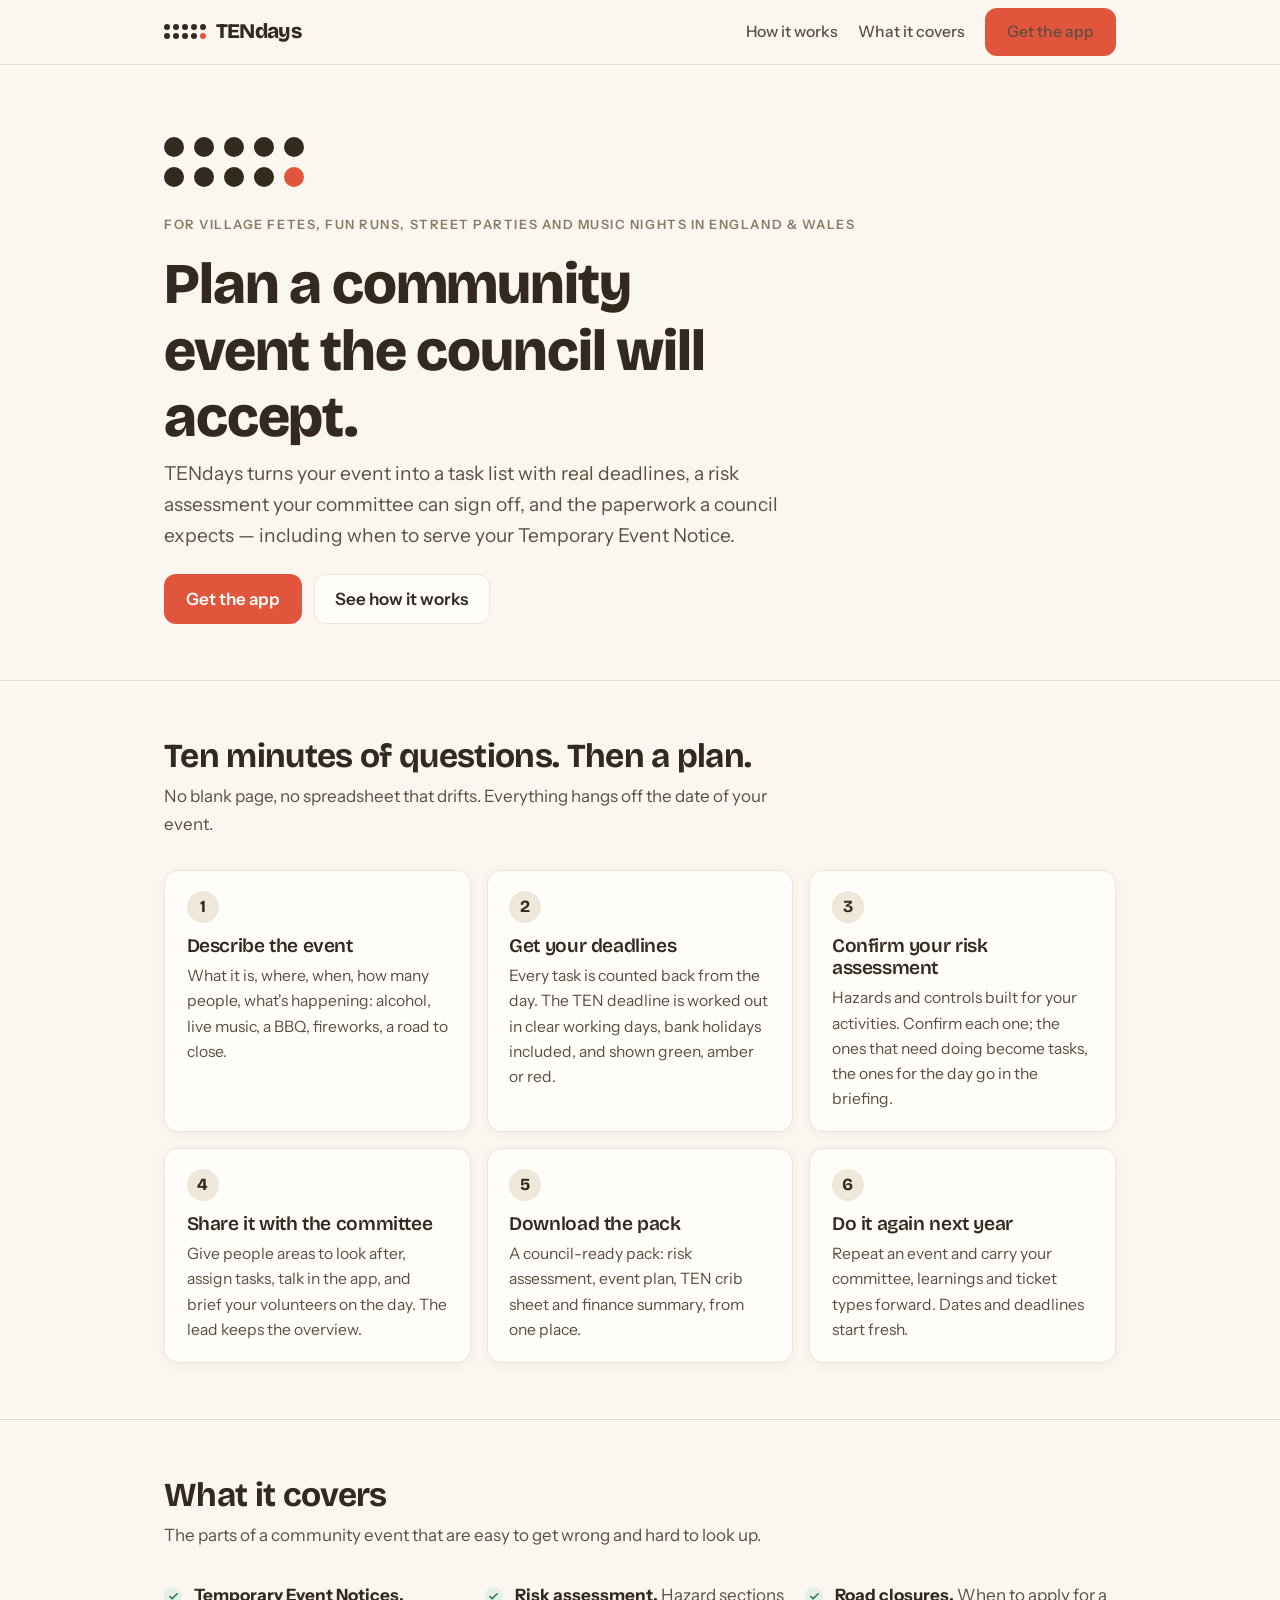
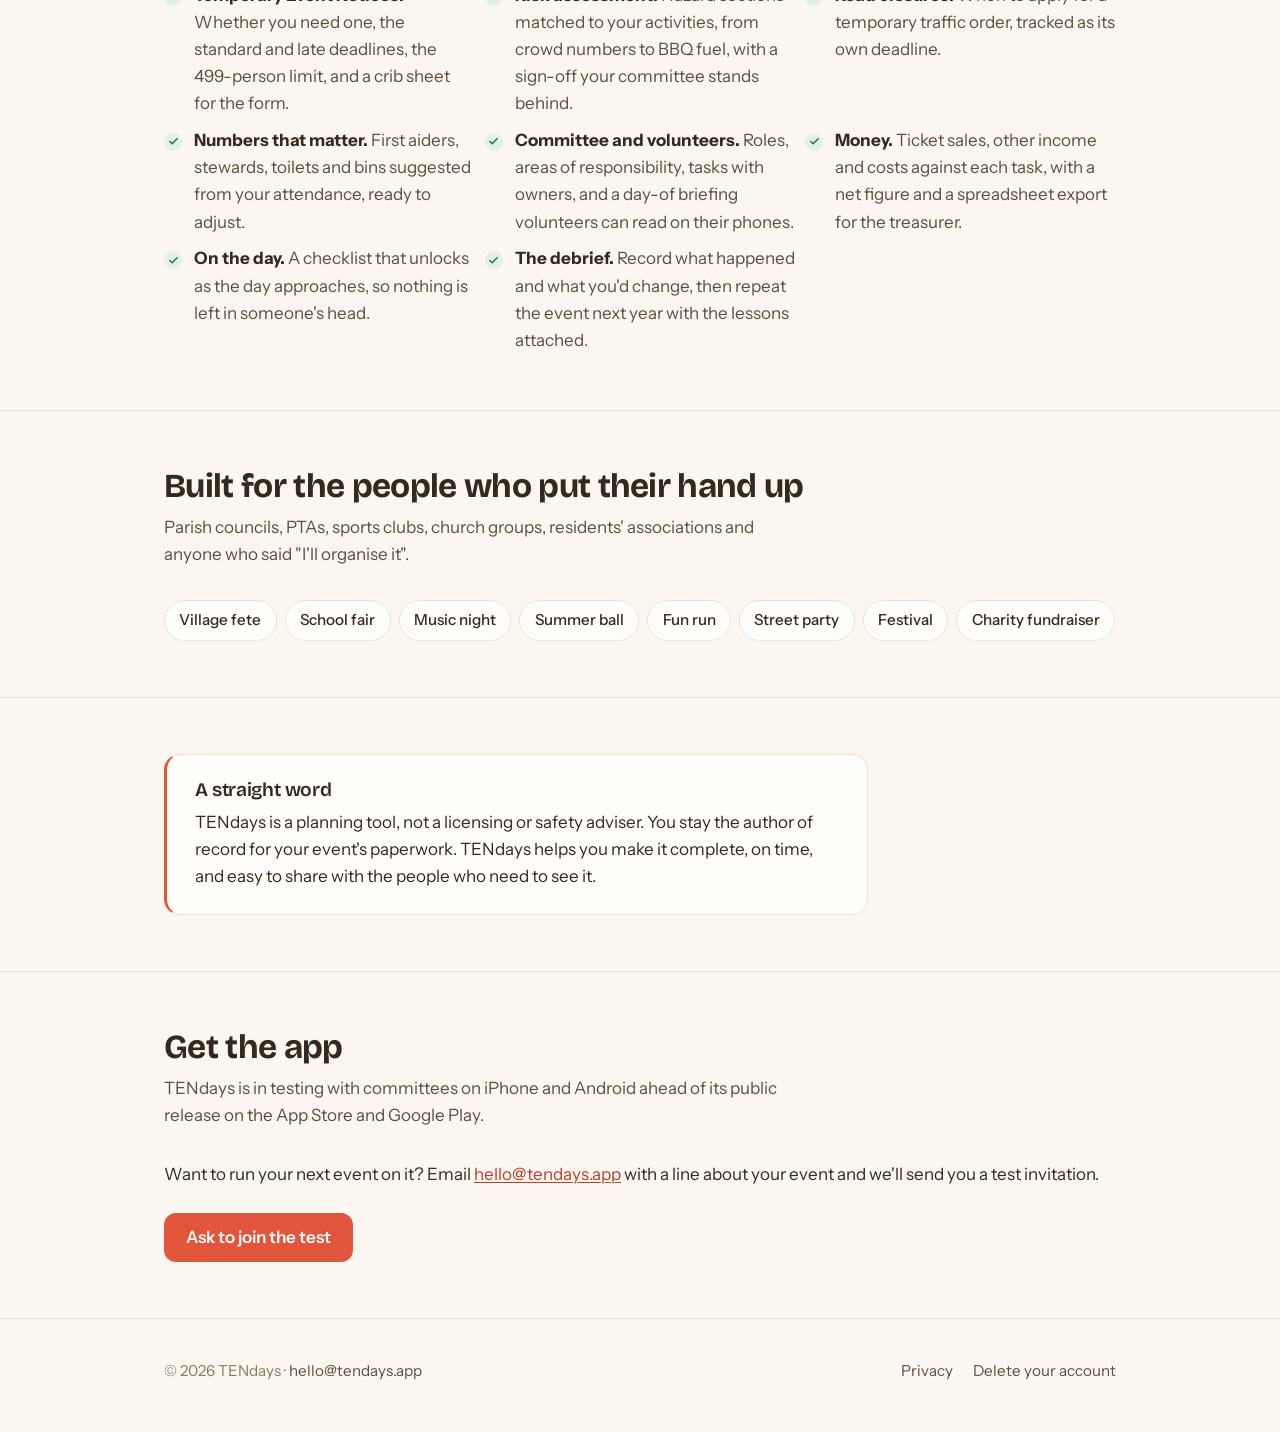
==== index.html @ dcfd4ff4 "tendays.app: on-brand static site — home, delete-account, interim privacy notice Co-Authored-By: Cla" ====
<!doctype html>
<html lang="en-GB">
<head>
<meta charset="utf-8">
<meta name="viewport" content="width=device-width, initial-scale=1">
<title>TENdays — plan a community event the council will accept</title>
<meta name="description" content="TENdays turns a fete, fun run, street party or music night into a task list with real deadlines, a risk assessment your committee can sign off, and the paperwork a council expects — including when to serve your Temporary Event Notice.">
<link rel="icon" href="/assets/favicon.png">
<link rel="apple-touch-icon" href="/assets/apple-touch-icon.png">
<meta property="og:title" content="TENdays">
<meta property="og:description" content="Plan a community event the council will accept.">
<meta property="og:image" content="https://tendays.app/assets/icon-512.png">
<meta property="og:url" content="https://tendays.app/">
<link rel="preconnect" href="https://fonts.googleapis.com">
<link rel="preconnect" href="https://fonts.gstatic.com" crossorigin>
<link href="https://fonts.googleapis.com/css2?family=Bricolage+Grotesque:wght@600;700;800&family=Instrument+Sans:wght@400;500;600&display=swap" rel="stylesheet">
<link rel="stylesheet" href="/assets/style.css">
</head>
<body>

<header class="site-header">
  <div class="wrap">
    <a class="lockup" href="/"><img src="/assets/mark.svg" alt="" width="42" height="15"><span>TENdays</span></a>
    <nav class="nav" aria-label="Site">
      <a href="#how">How it works</a>
      <a href="#covers">What it covers</a>
      <a href="#get" class="btn btn-primary">Get the app</a>
    </nav>
  </div>
</header>

<main>
  <section class="hero">
    <div class="wrap">
      <img class="mark-big" src="/assets/mark.svg" alt="" width="140" height="50">
      <div class="eyebrow">For village fetes, fun runs, street parties and music nights in England &amp; Wales</div>
      <h1>Plan a community event the council will accept.</h1>
      <p class="lede">TENdays turns your event into a task list with real deadlines, a risk assessment your committee can sign off, and the paperwork a council expects — including when to serve your Temporary Event Notice.</p>
      <div class="btn-row">
        <a class="btn btn-primary" href="#get">Get the app</a>
        <a class="btn btn-secondary" href="#how">See how it works</a>
      </div>
    </div>
  </section>

  <section id="how">
    <div class="wrap">
      <div class="section-head">
        <h2>Ten minutes of questions. Then a plan.</h2>
        <p class="muted">No blank page, no spreadsheet that drifts. Everything hangs off the date of your event.</p>
      </div>
      <div class="grid">
        <div class="card"><span class="n">1</span><h3>Describe the event</h3><p>What it is, where, when, how many people, what's happening: alcohol, live music, a BBQ, fireworks, a road to close.</p></div>
        <div class="card"><span class="n">2</span><h3>Get your deadlines</h3><p>Every task is counted back from the day. The TEN deadline is worked out in clear working days, bank holidays included, and shown green, amber or red.</p></div>
        <div class="card"><span class="n">3</span><h3>Confirm your risk assessment</h3><p>Hazards and controls built for your activities. Confirm each one; the ones that need doing become tasks, the ones for the day go in the briefing.</p></div>
        <div class="card"><span class="n">4</span><h3>Share it with the committee</h3><p>Give people areas to look after, assign tasks, talk in the app, and brief your volunteers on the day. The lead keeps the overview.</p></div>
        <div class="card"><span class="n">5</span><h3>Download the pack</h3><p>A council-ready pack: risk assessment, event plan, TEN crib sheet and finance summary, from one place.</p></div>
        <div class="card"><span class="n">6</span><h3>Do it again next year</h3><p>Repeat an event and carry your committee, learnings and ticket types forward. Dates and deadlines start fresh.</p></div>
      </div>
    </div>
  </section>

  <section id="covers">
    <div class="wrap">
      <div class="section-head">
        <h2>What it covers</h2>
        <p class="muted">The parts of a community event that are easy to get wrong and hard to look up.</p>
      </div>
      <ul class="check-list">
        <li><strong>Temporary Event Notices.</strong> Whether you need one, the standard and late deadlines, the 499-person limit, and a crib sheet for the form.</li>
        <li><strong>Risk assessment.</strong> Hazard sections matched to your activities, from crowd numbers to BBQ fuel, with a sign-off your committee stands behind.</li>
        <li><strong>Road closures.</strong> When to apply for a temporary traffic order, tracked as its own deadline.</li>
        <li><strong>Numbers that matter.</strong> First aiders, stewards, toilets and bins suggested from your attendance, ready to adjust.</li>
        <li><strong>Committee and volunteers.</strong> Roles, areas of responsibility, tasks with owners, and a day-of briefing volunteers can read on their phones.</li>
        <li><strong>Money.</strong> Ticket sales, other income and costs against each task, with a net figure and a spreadsheet export for the treasurer.</li>
        <li><strong>On the day.</strong> A checklist that unlocks as the day approaches, so nothing is left in someone's head.</li>
        <li><strong>The debrief.</strong> Record what happened and what you'd change, then repeat the event next year with the lessons attached.</li>
      </ul>
    </div>
  </section>

  <section id="who">
    <div class="wrap">
      <div class="section-head">
        <h2>Built for the people who put their hand up</h2>
        <p class="muted">Parish councils, PTAs, sports clubs, church groups, residents' associations and anyone who said "I'll organise it".</p>
      </div>
      <div class="chips">
        <span class="chip">Village fete</span><span class="chip">School fair</span><span class="chip">Music night</span><span class="chip">Summer ball</span>
        <span class="chip">Fun run</span><span class="chip">Street party</span><span class="chip">Festival</span><span class="chip">Charity fundraiser</span>
      </div>
    </div>
  </section>

  <section id="straight">
    <div class="wrap">
      <div class="straight-word">
        <h3>A straight word</h3>
        <p>TENdays is a planning tool, not a licensing or safety adviser. You stay the author of record for your event's paperwork. TENdays helps you make it complete, on time, and easy to share with the people who need to see it.</p>
      </div>
    </div>
  </section>

  <section id="get">
    <div class="wrap">
      <div class="section-head">
        <h2>Get the app</h2>
        <p class="muted">TENdays is in testing with committees on iPhone and Android ahead of its public release on the App Store and Google Play.</p>
      </div>
      <p>Want to run your next event on it? Email <a href="mailto:hello@tendays.app?subject=TENdays%20test">hello@tendays.app</a> with a line about your event and we'll send you a test invitation.</p>
      <div class="btn-row">
        <a class="btn btn-primary" href="mailto:hello@tendays.app?subject=TENdays%20test">Ask to join the test</a>
      </div>
    </div>
  </section>
</main>

<footer class="site-footer">
  <div class="wrap">
    <div>© 2026 TENdays · <a href="mailto:hello@tendays.app">hello@tendays.app</a></div>
    <nav aria-label="Legal">
      <a href="/privacy/">Privacy</a>
      <a href="/delete-account/">Delete your account</a>
    </nav>
  </div>
</footer>

</body>
</html>
---- assets/style.css ----
/* tendays.app — built from the TENdays Design Manual v1.0 (the same tokens as
   the app's src/theme/tokens.ts): warm cream surfaces, cocoa text, ONE
   Bunting-red accent per view, Bricolage Grotesque display, Instrument Sans body. */

:root {
  --cocoa: #33291F;
  --icing: #FBF7F0;
  --card: #FFFDF9;
  --oat: #EFE7DA;
  --line: #E7DECF;
  --line-card: #EDE4D6;
  --accent: #E2553D;
  --jam: #B8402C;
  --blush: #FAE4DC;
  --meadow: #3F9B63;
  --meadow-text: #2B7A4B;
  --mint: #E3F0E7;
  --muted: #5C4F3F;
  --caption: #8A7A64;
  --faint: #A2937D;
  --amber: #9A6B14;

  --display: "Bricolage Grotesque", "Helvetica Neue", Arial, sans-serif;
  --body: "Instrument Sans", -apple-system, "Segoe UI", Roboto, Helvetica, Arial, sans-serif;

  --r-md: 12px;
  --r-card: 14px;
  --r-lg: 16px;
  --r-pill: 999px;
  --shadow-card: 0 2px 12px rgba(51, 41, 31, 0.05);
  --measure: 62rem;
}

* { box-sizing: border-box; }
html { -webkit-text-size-adjust: 100%; scroll-behavior: smooth; }
body {
  margin: 0;
  background: var(--icing);
  color: var(--cocoa);
  font-family: var(--body);
  font-size: 17px;
  line-height: 1.6;
  -webkit-font-smoothing: antialiased;
}
a { color: var(--jam); text-decoration-thickness: 1px; text-underline-offset: 2px; }
a:hover { color: var(--accent); }
img, svg { max-width: 100%; height: auto; }

h1, h2, h3 { font-family: var(--display); letter-spacing: -0.02em; line-height: 1.15; margin: 0 0 0.5rem; }
h1 { font-weight: 800; font-size: clamp(2.2rem, 5.5vw, 3.6rem); }
h2 { font-weight: 700; font-size: clamp(1.6rem, 3.2vw, 2.1rem); }
h3 { font-weight: 600; font-size: 1.2rem; }
p { margin: 0 0 1rem; }
.lede { font-size: 1.2rem; color: var(--muted); max-width: 40rem; }
.muted { color: var(--muted); }
.caption { color: var(--caption); font-size: 0.92rem; }

.wrap { max-width: var(--measure); margin: 0 auto; padding: 0 1.25rem; }
.narrow { max-width: 44rem; }

/* header */
.site-header { border-bottom: 1px solid var(--line); background: var(--icing); position: sticky; top: 0; z-index: 10; }
.site-header .wrap { display: flex; align-items: center; justify-content: space-between; gap: 1rem; min-height: 64px; }
.lockup { display: inline-flex; align-items: center; gap: 0.6rem; text-decoration: none; color: var(--cocoa); }
.lockup img { width: 42px; height: 15px; }
.lockup span { font-family: var(--display); font-weight: 800; font-size: 1.3rem; letter-spacing: -0.03em; }
.nav { display: flex; gap: 1.25rem; align-items: center; }
.nav a { color: var(--muted); text-decoration: none; font-weight: 500; font-size: 0.98rem; }
.nav a:hover { color: var(--cocoa); }
@media (max-width: 640px) { .nav a:not(.btn) { display: none; } }

/* buttons: the ONE red per view is the primary button */
.btn {
  display: inline-block; font-weight: 600; text-decoration: none; border-radius: var(--r-md);
  padding: 0.85rem 1.3rem; line-height: 1.2; border: 1px solid transparent; cursor: pointer;
}
.btn-primary { background: var(--accent); color: #FFFDF8; }
.btn-primary:hover { background: var(--jam); color: #FFFDF8; }
.btn-secondary { background: var(--card); color: var(--cocoa); border-color: var(--line-card); }
.btn-secondary:hover { background: var(--oat); color: var(--cocoa); }
.btn-row { display: flex; gap: 0.75rem; flex-wrap: wrap; margin-top: 1.5rem; }

/* hero */
.hero { padding: 4.5rem 0 3.5rem; }
.hero .eyebrow { font-family: var(--body); font-weight: 600; font-size: 0.8rem; letter-spacing: 0.12em; text-transform: uppercase; color: var(--caption); margin-bottom: 1rem; }
.hero h1 { max-width: 16ch; }
.hero .mark-big { width: 140px; height: 50px; margin-bottom: 1.75rem; display: block; }

/* sections */
section { padding: 3.5rem 0; }
section + section { border-top: 1px solid var(--line); }
.section-head { max-width: 40rem; margin-bottom: 2rem; }

.grid { display: grid; gap: 1rem; grid-template-columns: repeat(auto-fit, minmax(15rem, 1fr)); }
.card {
  background: var(--card); border: 1px solid var(--line-card); border-radius: var(--r-card);
  padding: 1.25rem 1.35rem; box-shadow: var(--shadow-card);
}
.card h3 { margin-bottom: 0.4rem; }
.card p { margin: 0; color: var(--muted); font-size: 0.98rem; }
.card .n {
  display: inline-flex; align-items: center; justify-content: center; width: 2rem; height: 2rem;
  border-radius: var(--r-pill); background: var(--oat); color: var(--cocoa);
  font-family: var(--display); font-weight: 700; margin-bottom: 0.75rem;
}

.chips { display: flex; flex-wrap: wrap; gap: 0.5rem; }
.chip {
  background: var(--card); border: 1px solid var(--line-card); border-radius: var(--r-pill);
  padding: 0.45rem 0.9rem; font-weight: 500; font-size: 0.95rem;
}

.check-list { list-style: none; padding: 0; margin: 0; display: grid; gap: 0.6rem; grid-template-columns: repeat(auto-fit, minmax(18rem, 1fr)); }
.check-list li { position: relative; padding-left: 1.9rem; color: var(--muted); }
.check-list li::before {
  content: ""; position: absolute; left: 0; top: 0.35rem; width: 1.15rem; height: 1.15rem; border-radius: var(--r-pill);
  background: var(--mint) url("data:image/svg+xml;utf8,<svg xmlns='http://www.w3.org/2000/svg' viewBox='0 0 24 24' fill='none' stroke='%232B7A4B' stroke-width='3.5' stroke-linecap='round' stroke-linejoin='round'><polyline points='20 6 9 17 4 12'/></svg>") center/62% no-repeat;
}
.check-list li strong { color: var(--cocoa); }

.straight-word {
  background: var(--card); border: 1px solid var(--line-card); border-left: 3px solid var(--accent);
  border-radius: var(--r-lg); padding: 1.5rem 1.75rem; max-width: 44rem;
}
.straight-word p:last-child { margin: 0; }

/* text pages */
.page { padding: 3rem 0 4rem; }
.page h1 { margin-bottom: 0.75rem; }
.page h2 { font-size: 1.35rem; margin-top: 2.25rem; }
.page ul { padding-left: 1.2rem; }
.page li { margin-bottom: 0.4rem; }
.page .card ul { margin: 0.25rem 0 1rem; }
.page .card p, .page .card li { color: var(--cocoa); }
.page .card h2 { margin-top: 0.25rem; }
.page .card h2 + h2, .page .card ul + h2 { margin-top: 1.25rem; }
.notice { background: var(--blush); border: 1px solid #F1C9BD; border-radius: var(--r-md); padding: 0.85rem 1rem; color: var(--jam); font-size: 0.95rem; }
.kv { border-collapse: collapse; width: 100%; font-size: 0.98rem; }
.kv th, .kv td { text-align: left; vertical-align: top; padding: 0.6rem 0.6rem 0.6rem 0; border-bottom: 1px solid var(--line-card); }
.kv th { width: 34%; font-weight: 600; }

/* footer */
.site-footer { border-top: 1px solid var(--line); padding: 2.5rem 0 3rem; color: var(--caption); font-size: 0.95rem; }
.site-footer .wrap { display: flex; flex-wrap: wrap; gap: 1rem 2rem; align-items: center; justify-content: space-between; }
.site-footer nav { display: flex; flex-wrap: wrap; gap: 1.25rem; }
.site-footer a { color: var(--muted); text-decoration: none; }
.site-footer a:hover { color: var(--cocoa); }
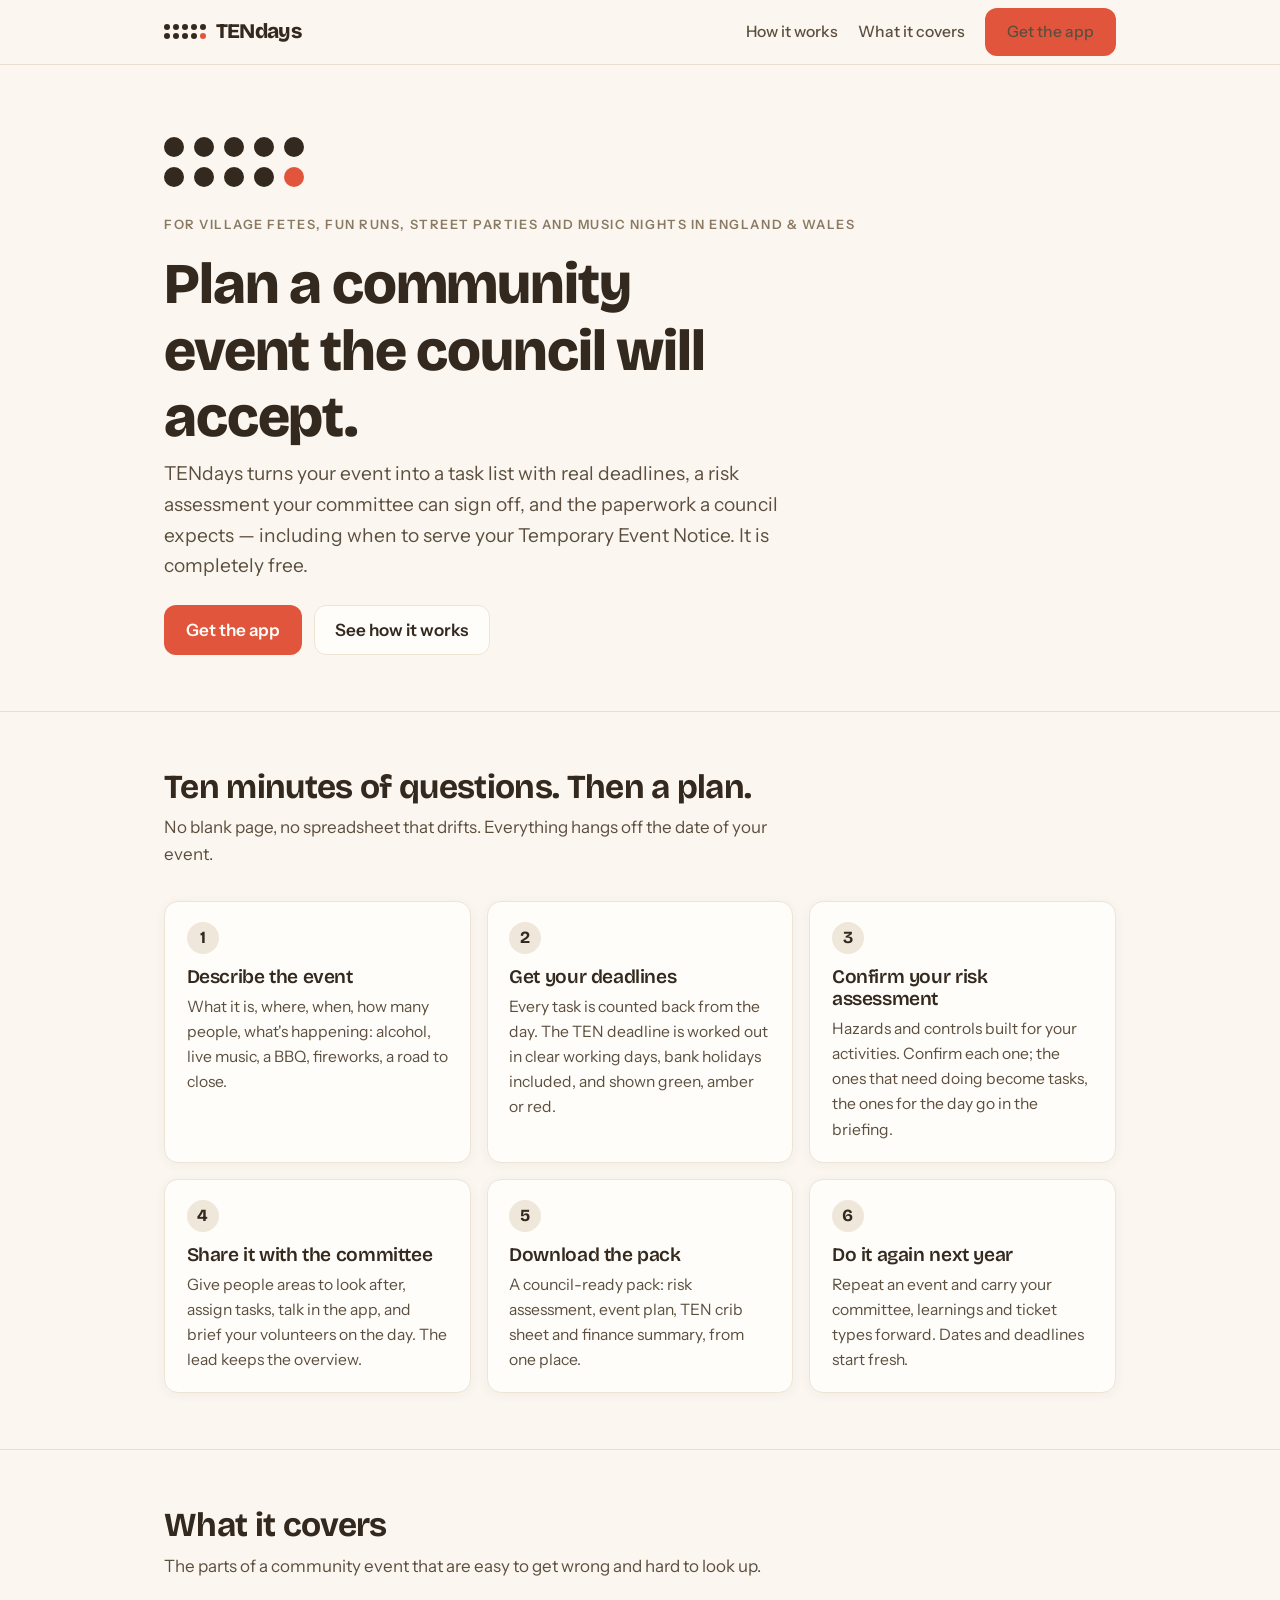
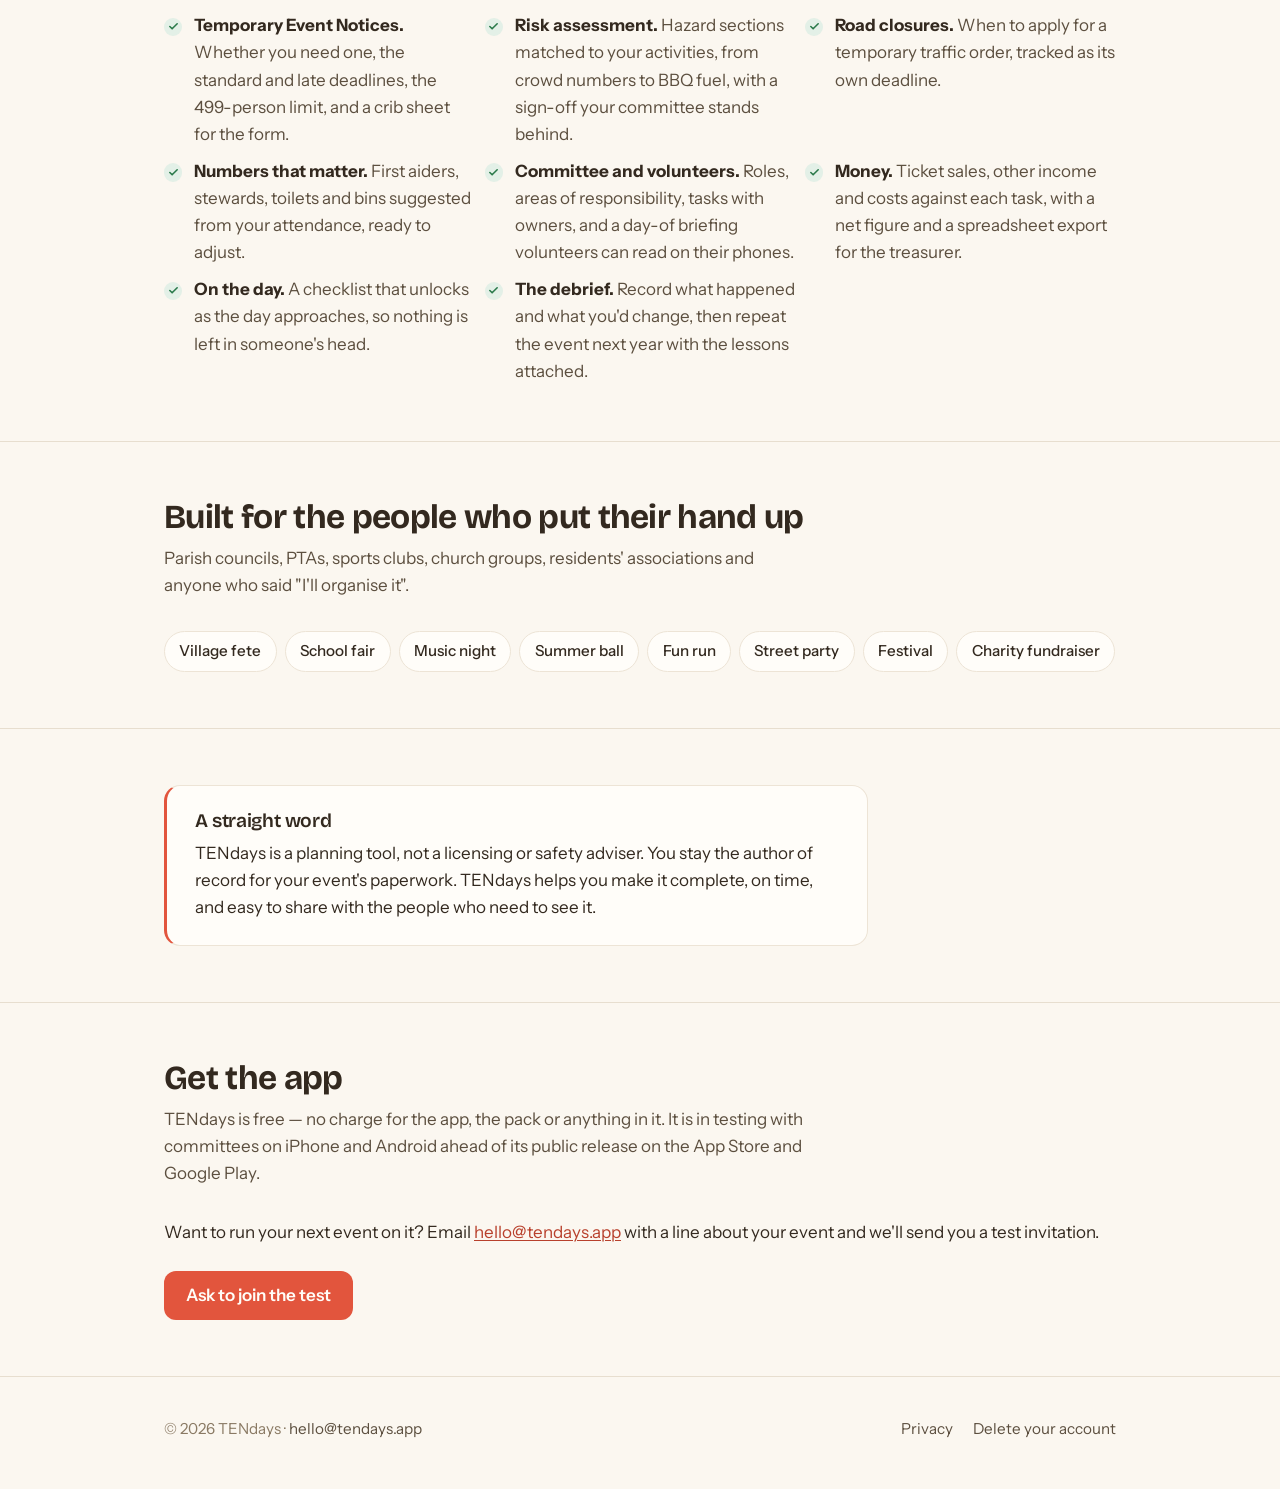
==== commit fd5a5b88: "Say plainly that TENdays is free Co-Authored-By: Claude Fable 5.1 <noreply@anthropic.com>" ====
--- a/index.html
+++ b/index.html
@@ -35,7 +35,7 @@
       <img class="mark-big" src="/assets/mark.svg" alt="" width="140" height="50">
       <div class="eyebrow">For village fetes, fun runs, street parties and music nights in England &amp; Wales</div>
       <h1>Plan a community event the council will accept.</h1>
-      <p class="lede">TENdays turns your event into a task list with real deadlines, a risk assessment your committee can sign off, and the paperwork a council expects — including when to serve your Temporary Event Notice.</p>
+      <p class="lede">TENdays turns your event into a task list with real deadlines, a risk assessment your committee can sign off, and the paperwork a council expects — including when to serve your Temporary Event Notice. It is completely free.</p>
       <div class="btn-row">
         <a class="btn btn-primary" href="#get">Get the app</a>
         <a class="btn btn-secondary" href="#how">See how it works</a>
@@ -105,7 +105,7 @@
     <div class="wrap">
       <div class="section-head">
         <h2>Get the app</h2>
-        <p class="muted">TENdays is in testing with committees on iPhone and Android ahead of its public release on the App Store and Google Play.</p>
+        <p class="muted">TENdays is free — no charge for the app, the pack or anything in it. It is in testing with committees on iPhone and Android ahead of its public release on the App Store and Google Play.</p>
       </div>
       <p>Want to run your next event on it? Email <a href="mailto:hello@tendays.app?subject=TENdays%20test">hello@tendays.app</a> with a line about your event and we'll send you a test invitation.</p>
       <div class="btn-row">
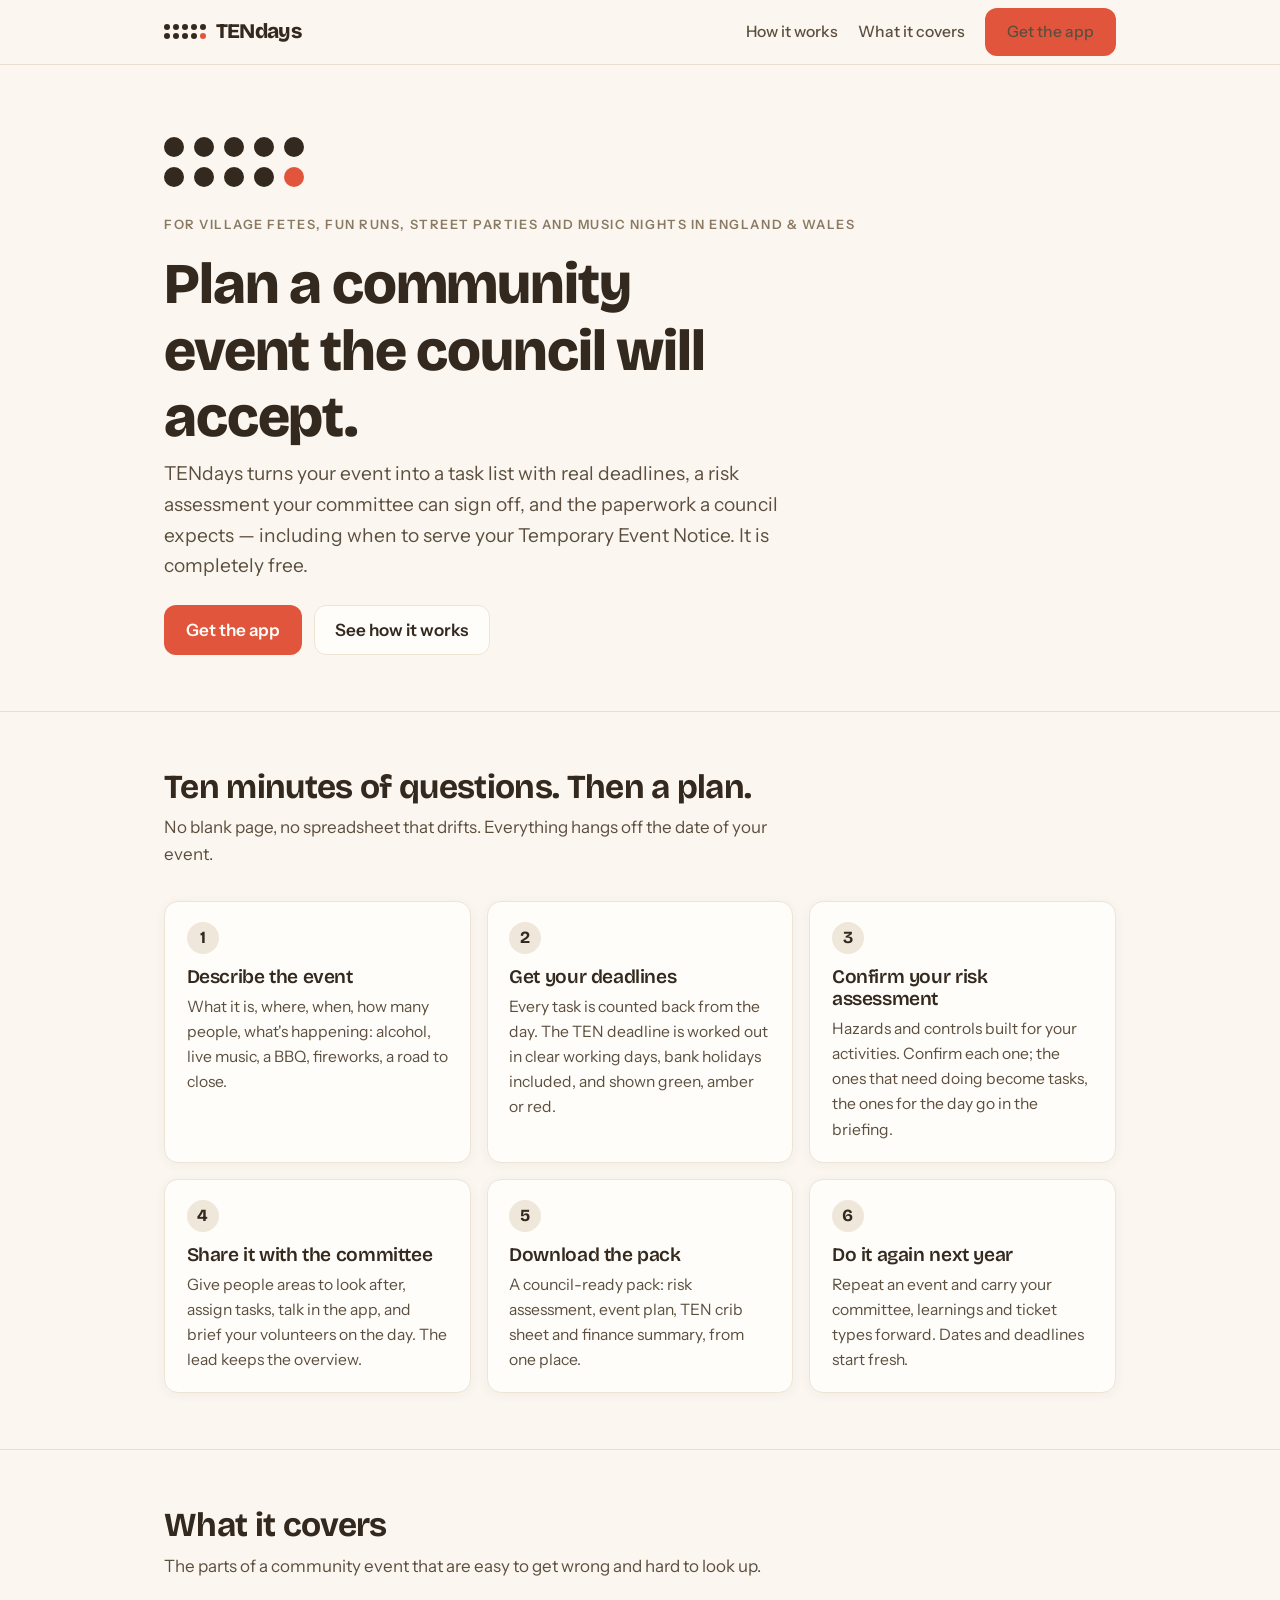
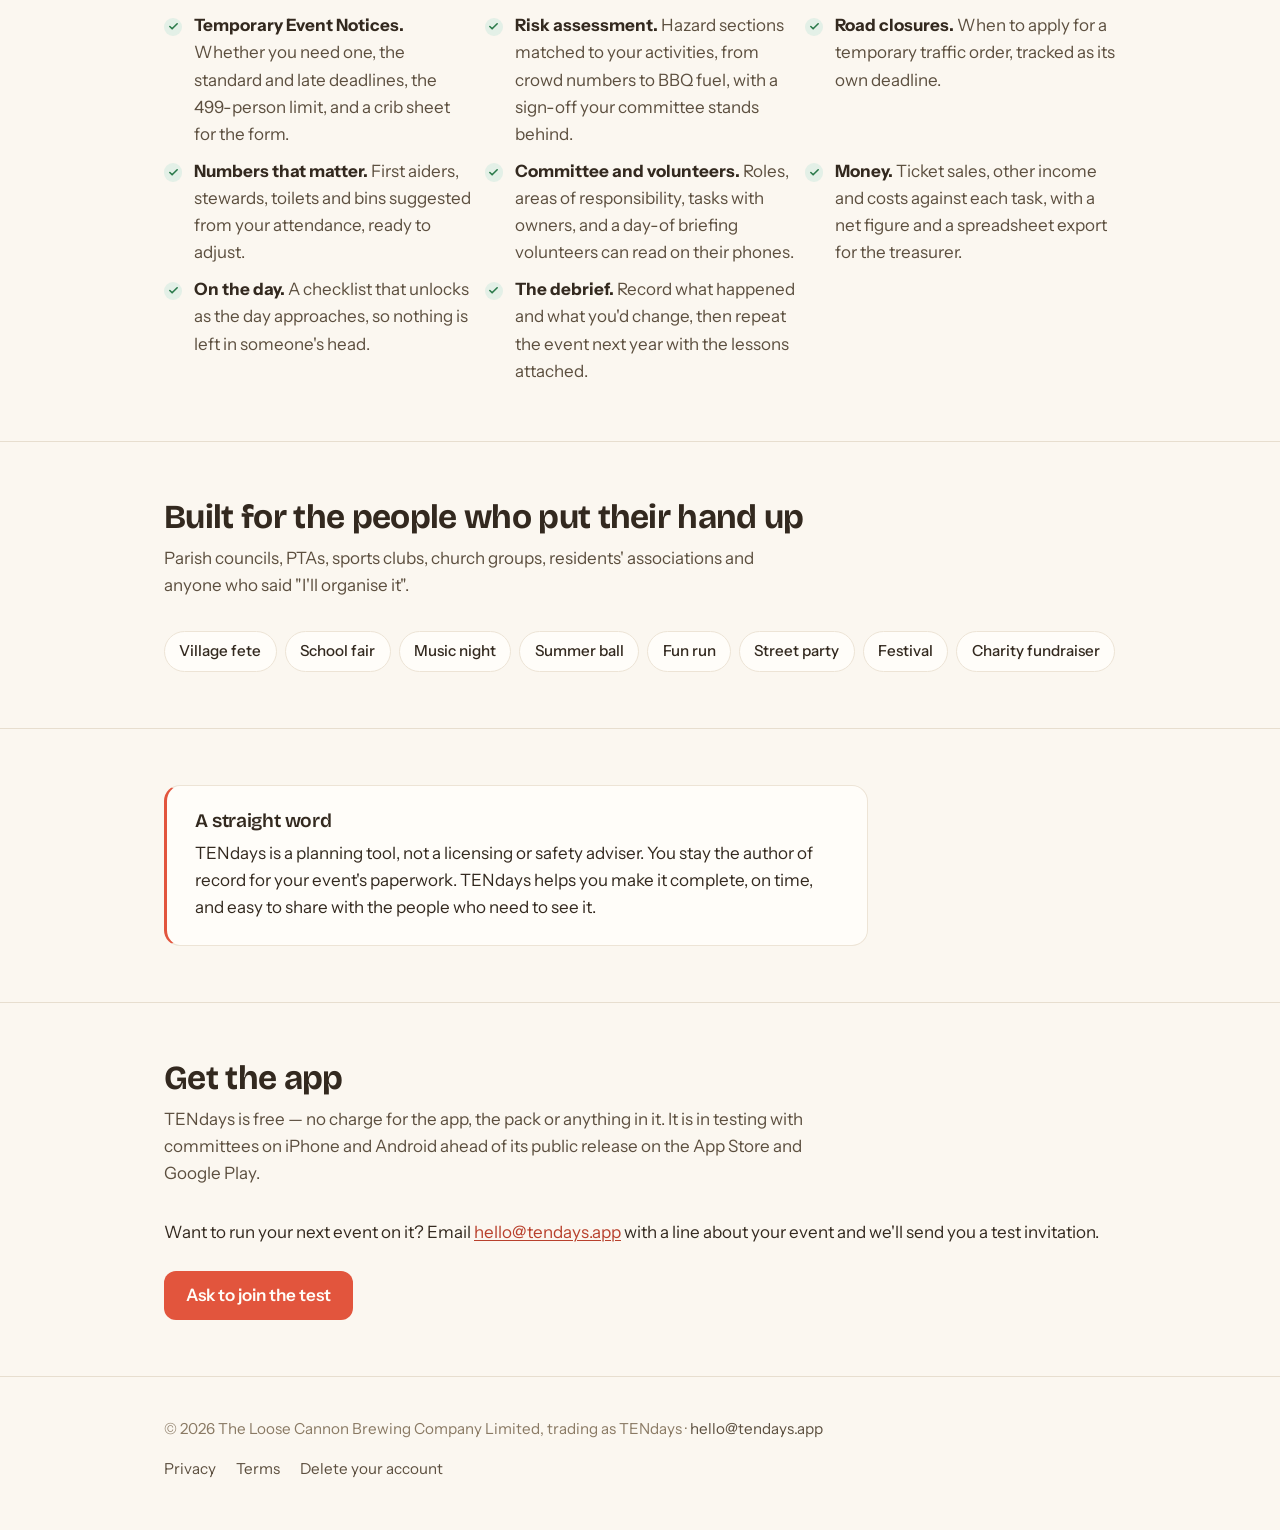
==== commit b2af397b: "The company behind TENdays, named: privacy v1.5, a terms page, footers Privacy policy v1.5 names The" ====
--- a/index.html
+++ b/index.html
@@ -117,9 +117,10 @@
 
 <footer class="site-footer">
   <div class="wrap">
-    <div>© 2026 TENdays · <a href="mailto:hello@tendays.app">hello@tendays.app</a></div>
+    <div>© 2026 The Loose Cannon Brewing Company Limited, trading as TENdays · <a href="mailto:hello@tendays.app">hello@tendays.app</a></div>
     <nav aria-label="Legal">
       <a href="/privacy/">Privacy</a>
+      <a href="/terms/">Terms</a>
       <a href="/delete-account/">Delete your account</a>
     </nav>
   </div>
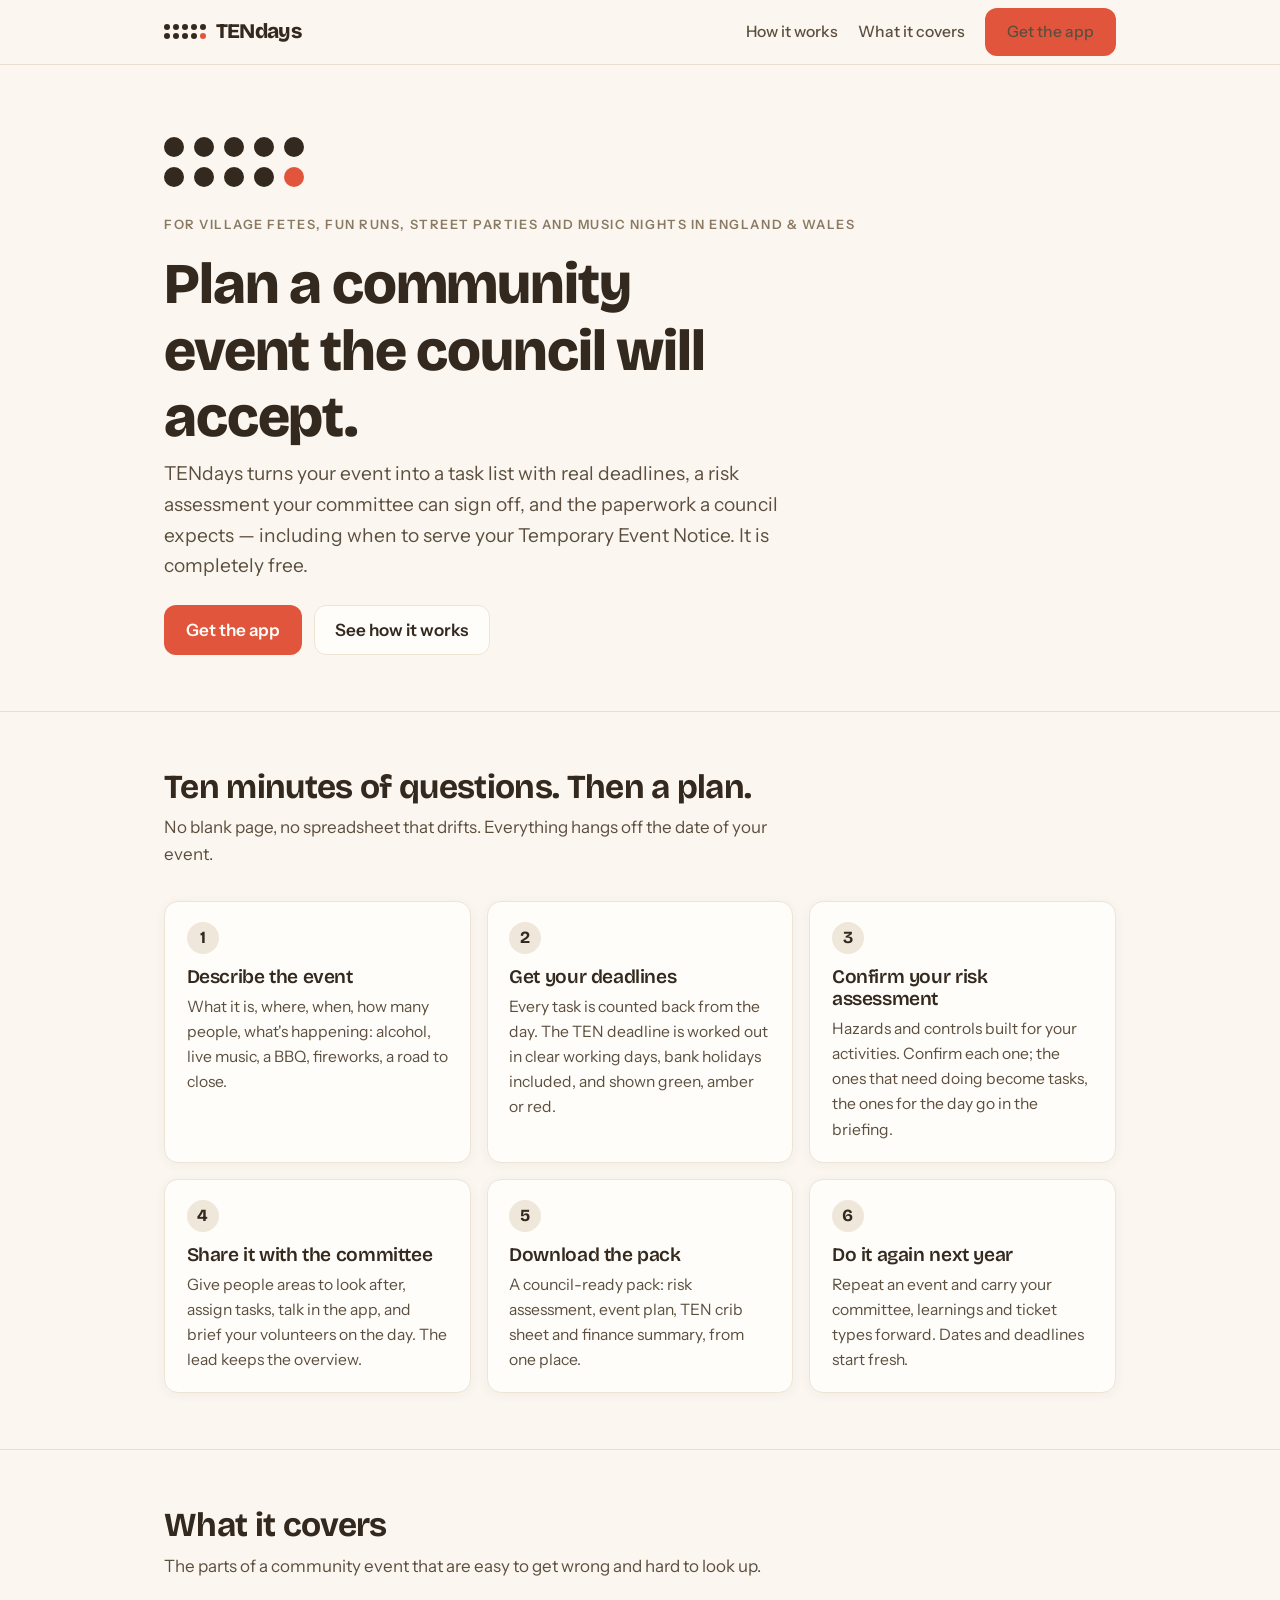
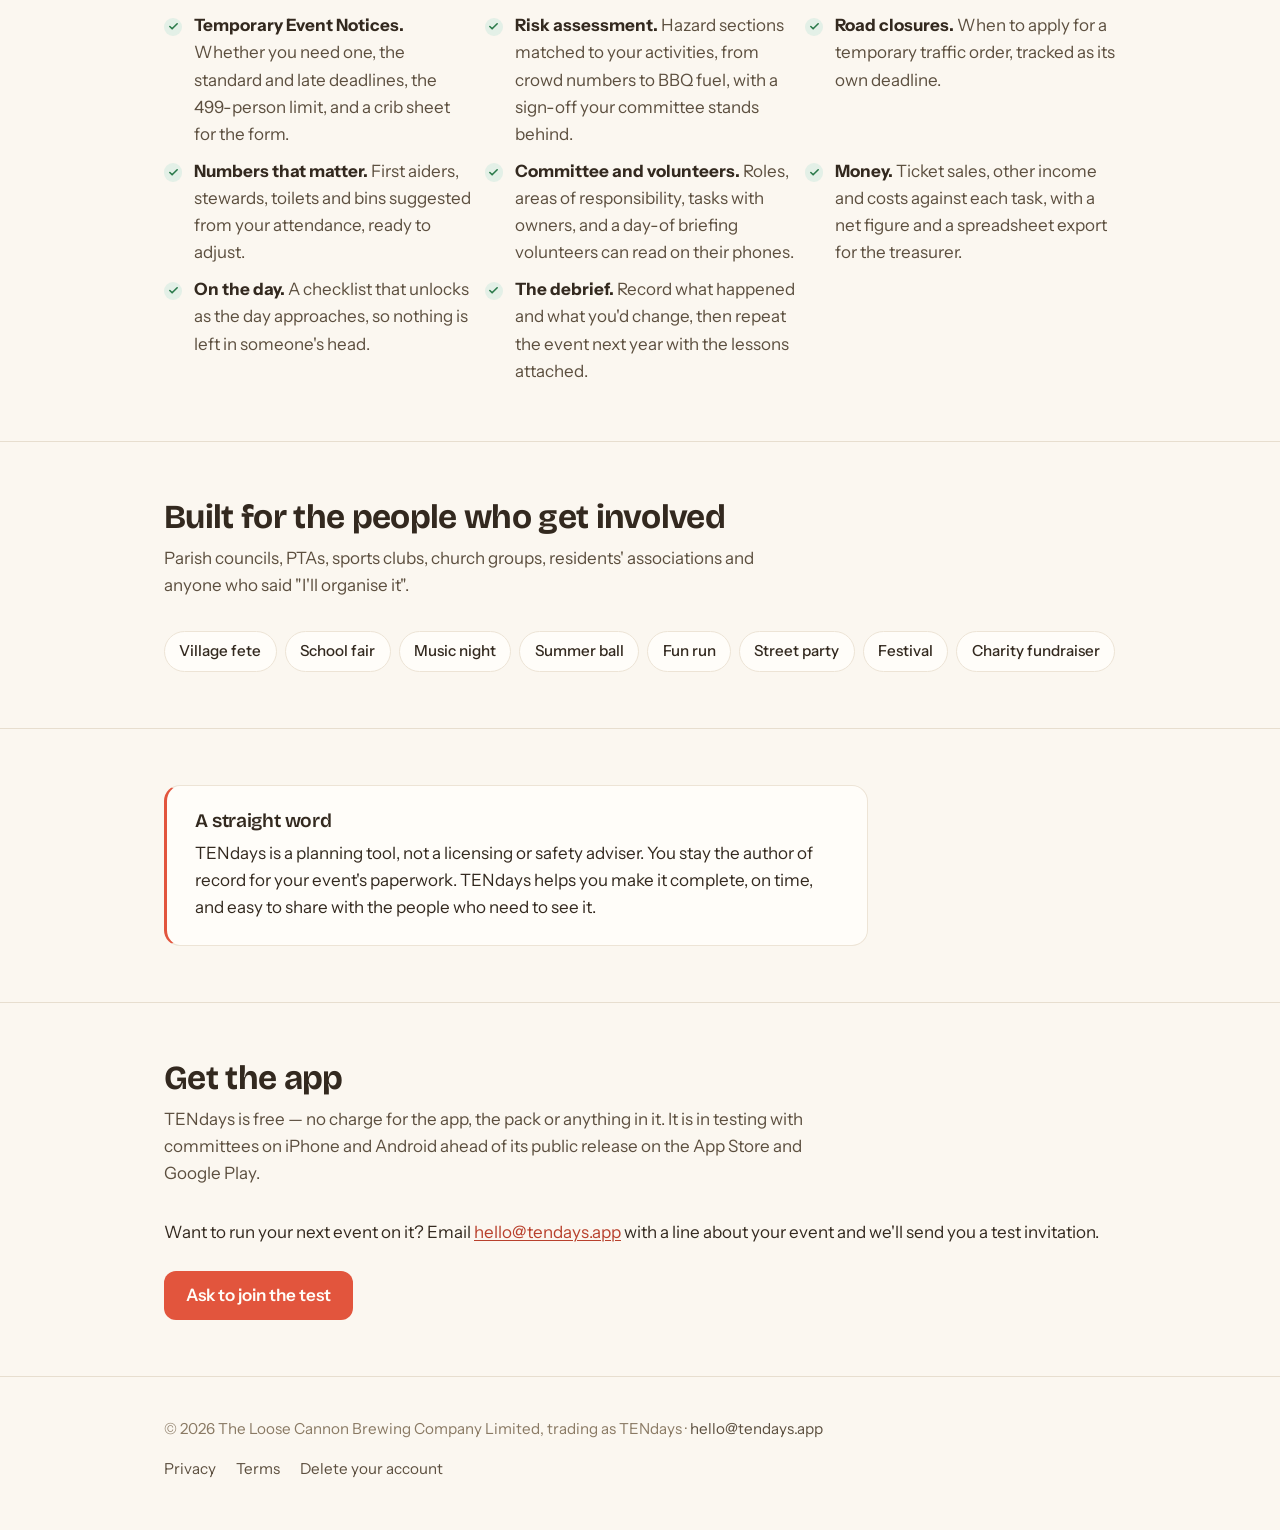
==== commit d862c8bc: "Home: "Built for the people who get involved" (Will's wording) Co-Authored-By: Claude Fable 5.1 <nor" ====
--- a/index.html
+++ b/index.html
@@ -82,7 +82,7 @@
   <section id="who">
     <div class="wrap">
       <div class="section-head">
-        <h2>Built for the people who put their hand up</h2>
+        <h2>Built for the people who get involved</h2>
         <p class="muted">Parish councils, PTAs, sports clubs, church groups, residents' associations and anyone who said "I'll organise it".</p>
       </div>
       <div class="chips">
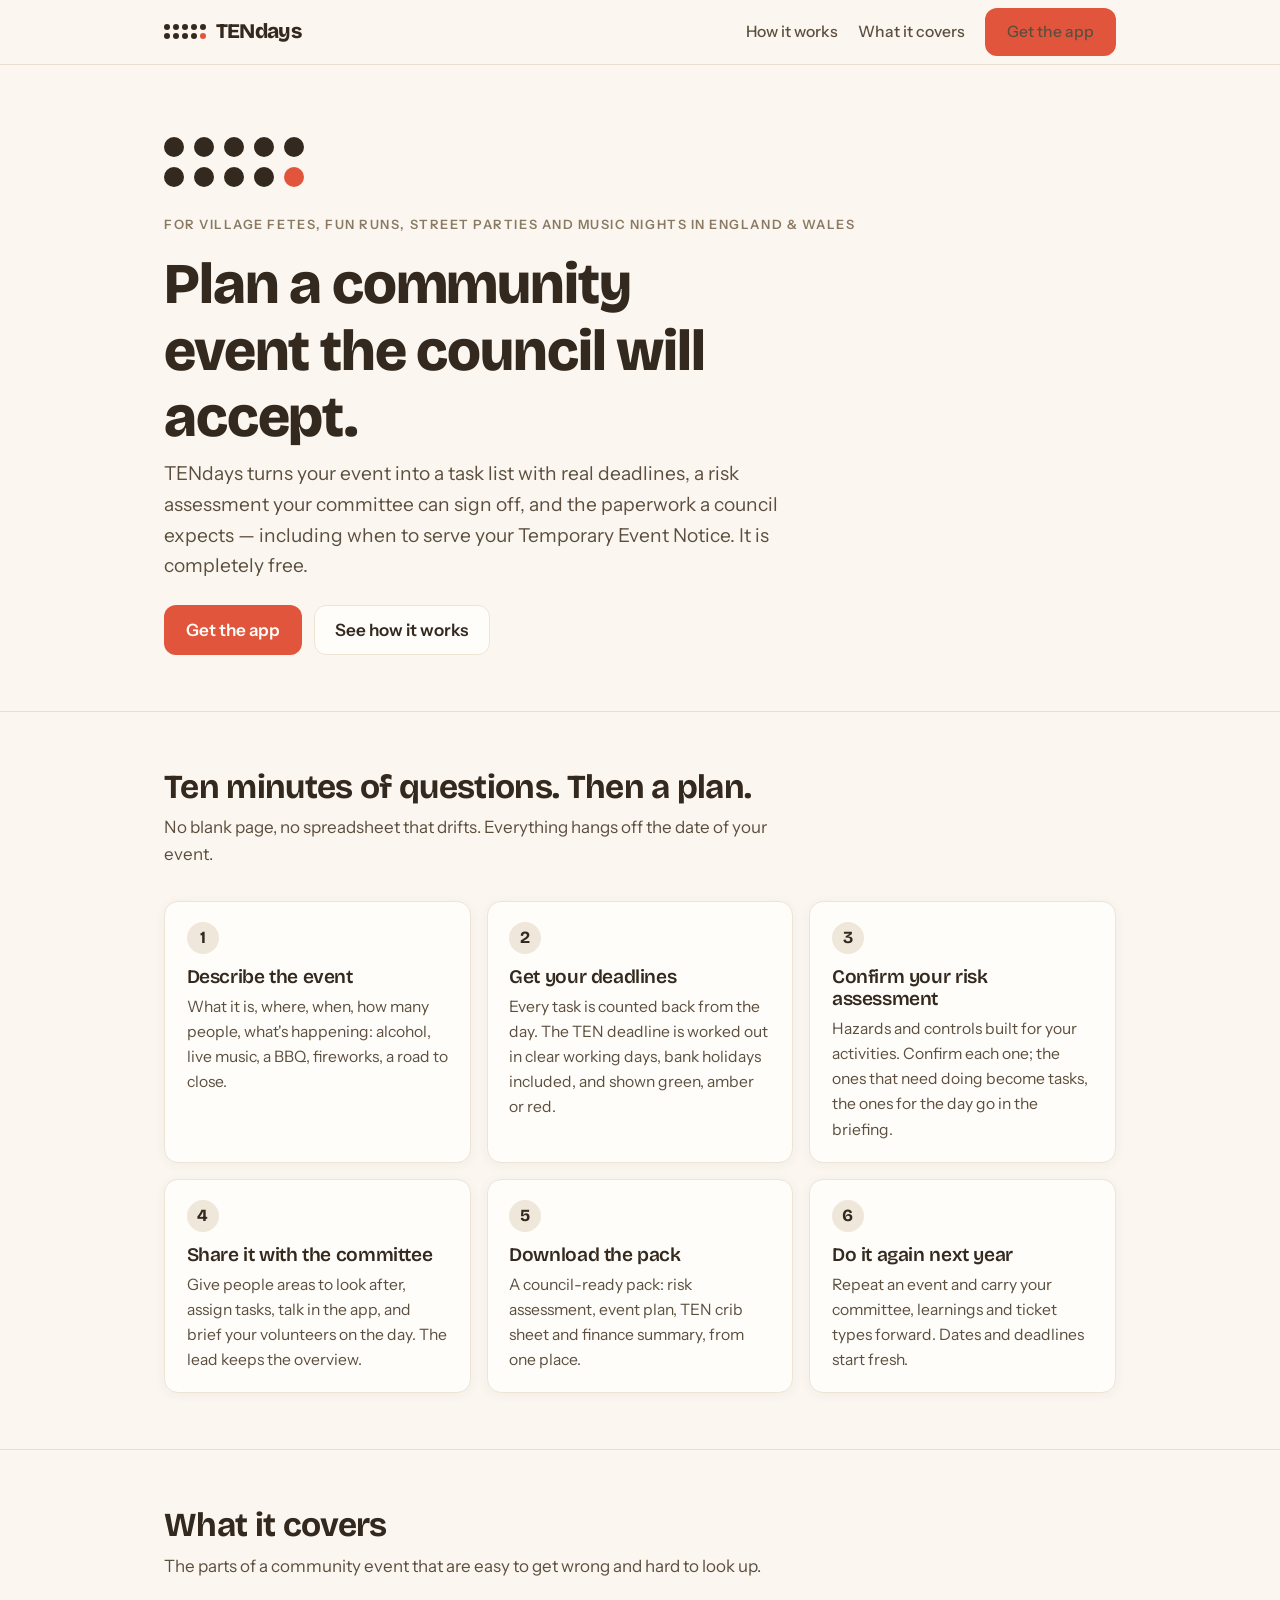
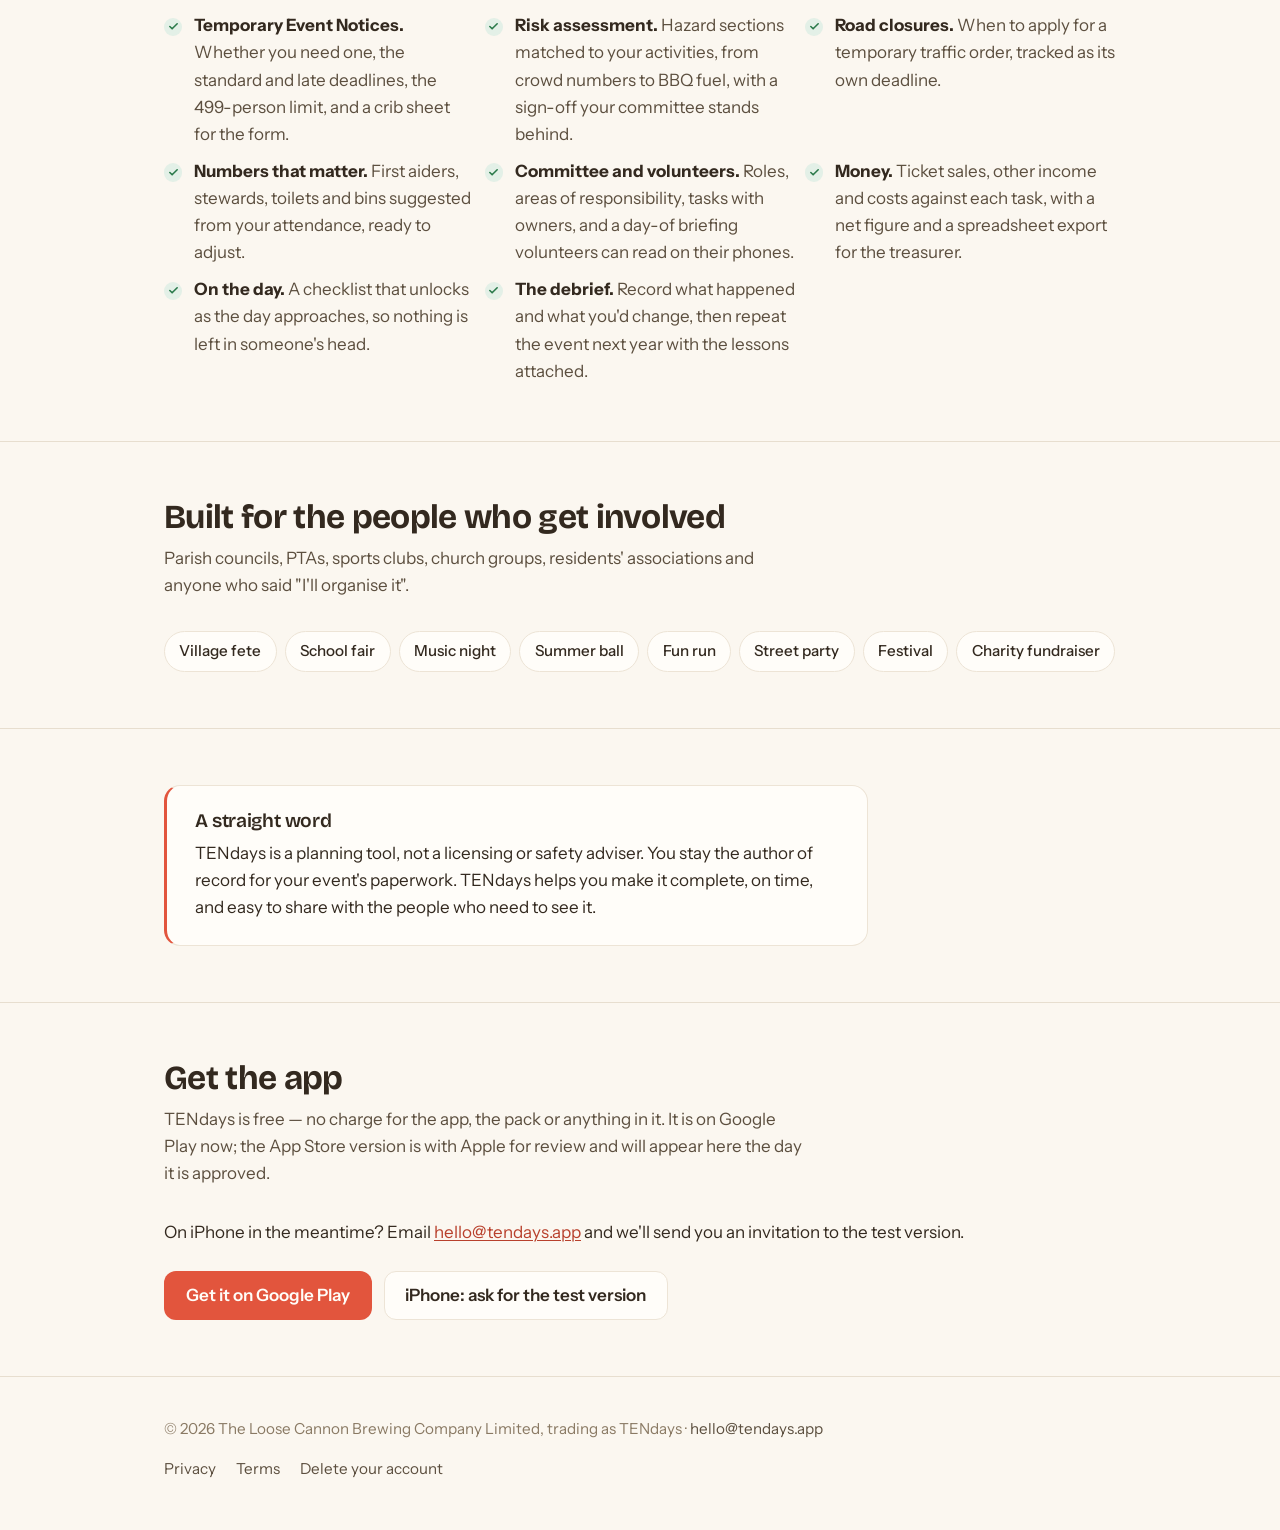
==== commit 10d4b72f: "Get the app: live on Google Play; App Store pending Co-Authored-By: Claude Fable 5.1 <noreply@anthro" ====
--- a/index.html
+++ b/index.html
@@ -105,11 +105,12 @@
     <div class="wrap">
       <div class="section-head">
         <h2>Get the app</h2>
-        <p class="muted">TENdays is free — no charge for the app, the pack or anything in it. It is in testing with committees on iPhone and Android ahead of its public release on the App Store and Google Play.</p>
+        <p class="muted">TENdays is free — no charge for the app, the pack or anything in it. It is on Google Play now; the App Store version is with Apple for review and will appear here the day it is approved.</p>
       </div>
-      <p>Want to run your next event on it? Email <a href="mailto:hello@tendays.app?subject=TENdays%20test">hello@tendays.app</a> with a line about your event and we'll send you a test invitation.</p>
+      <p>On iPhone in the meantime? Email <a href="mailto:hello@tendays.app?subject=TENdays%20iPhone">hello@tendays.app</a> and we'll send you an invitation to the test version.</p>
       <div class="btn-row">
-        <a class="btn btn-primary" href="mailto:hello@tendays.app?subject=TENdays%20test">Ask to join the test</a>
+        <a class="btn btn-primary" href="https://play.google.com/store/apps/details?id=app.tendays.android">Get it on Google Play</a>
+        <a class="btn btn-secondary" href="mailto:hello@tendays.app?subject=TENdays%20iPhone">iPhone: ask for the test version</a>
       </div>
     </div>
   </section>
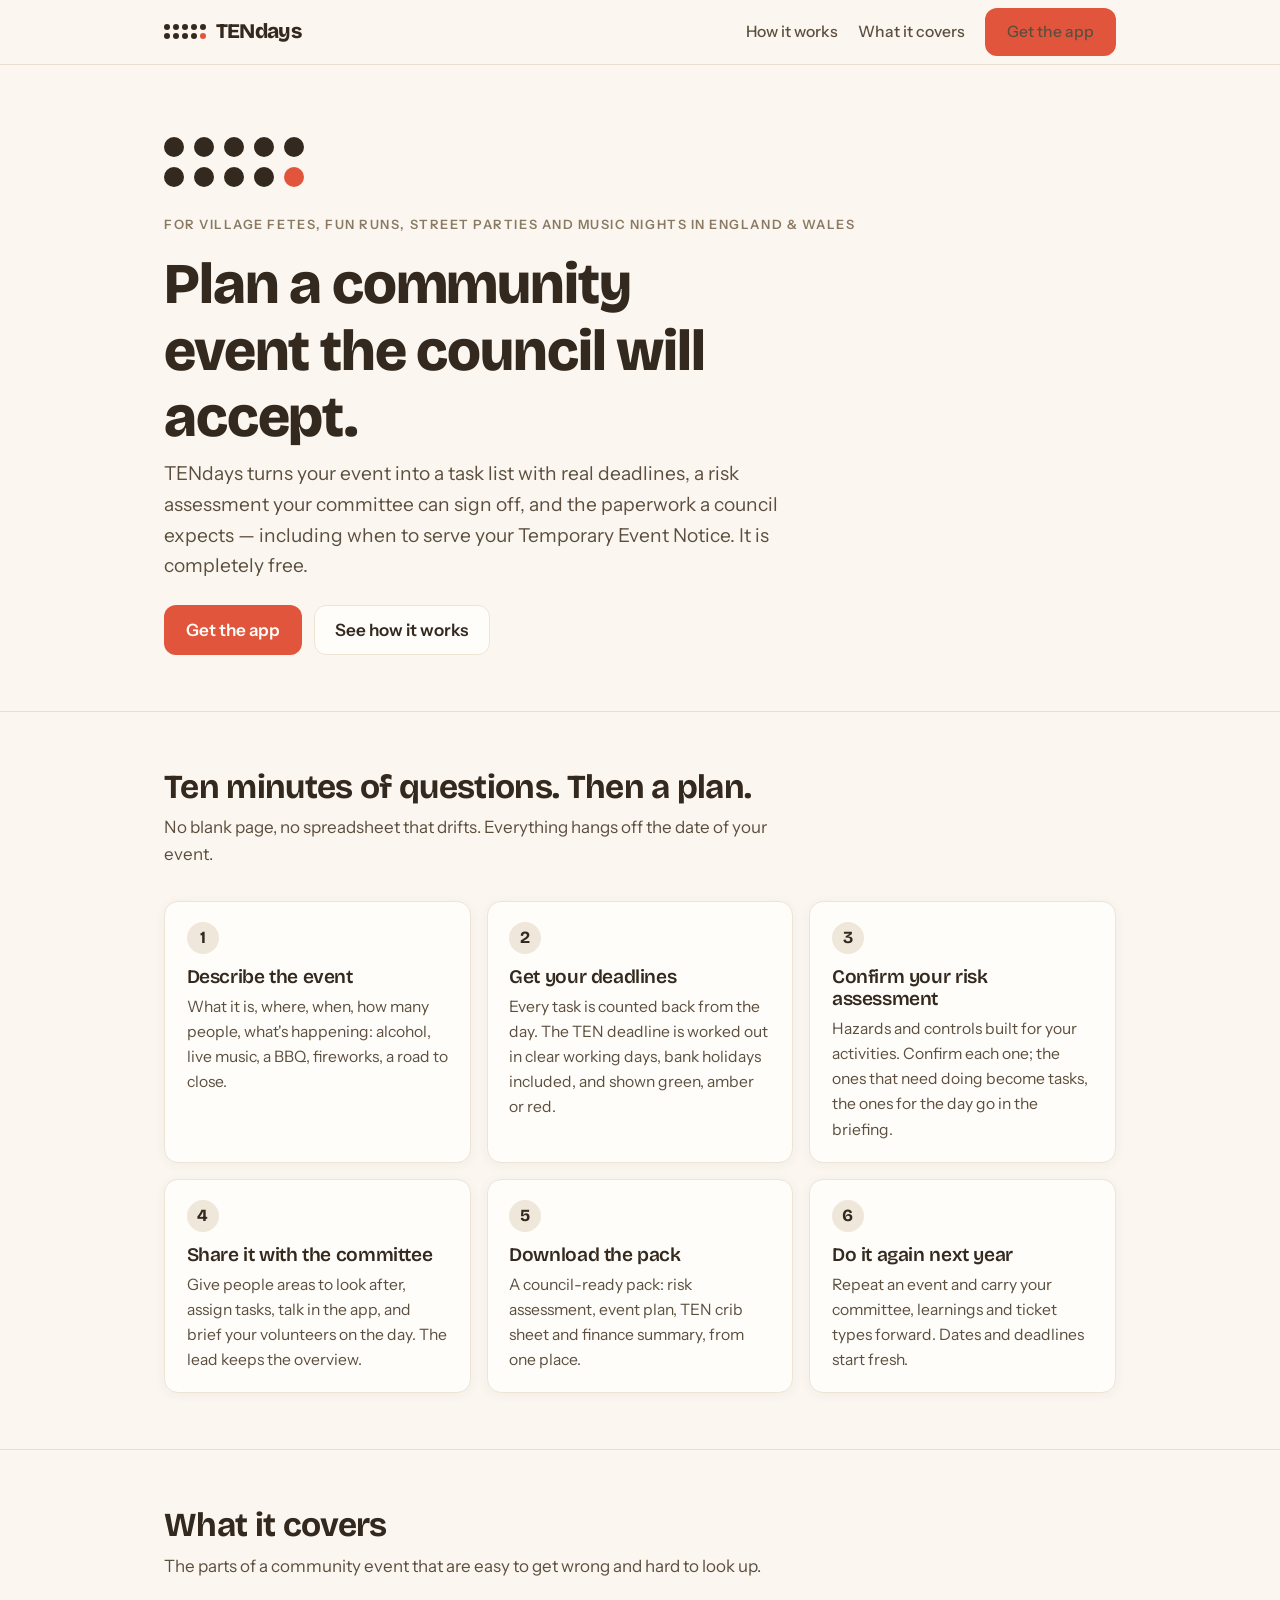
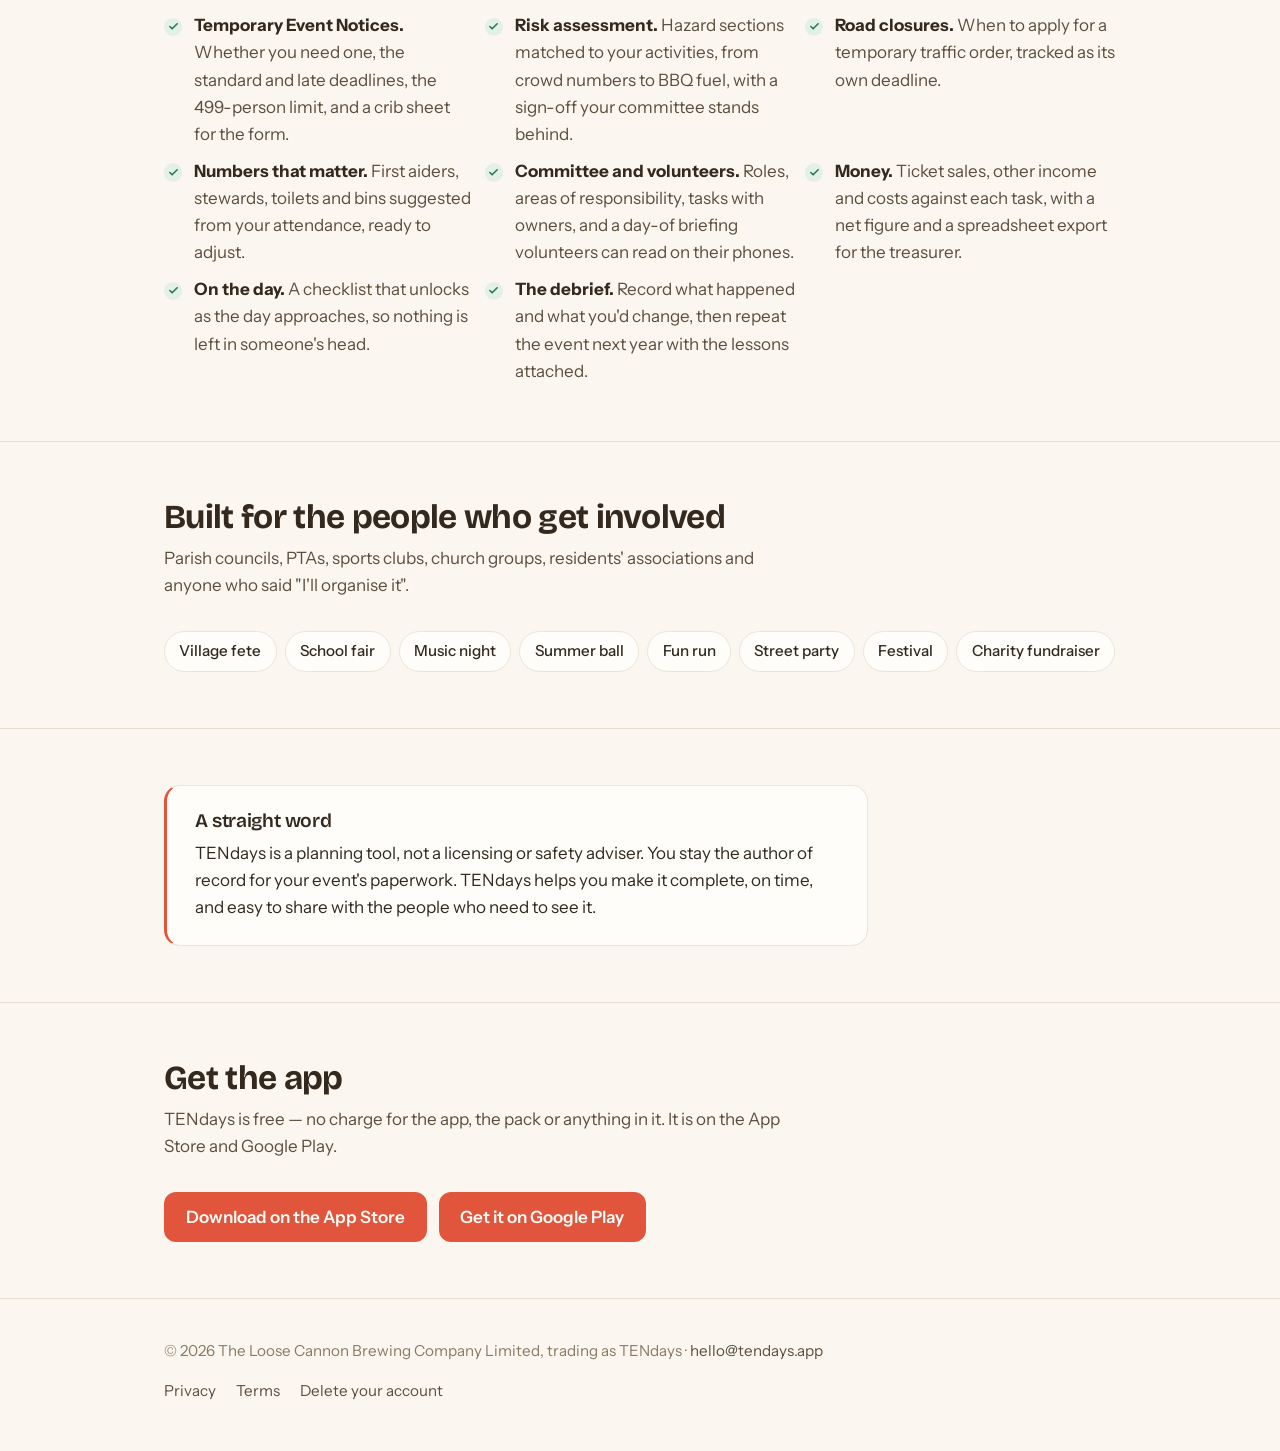
==== commit f5ca49f7: "Get the app: App Store button beside Google Play now that 1.0 is released (30 Oct 2026); the iPhone " ====
--- a/index.html
+++ b/index.html
@@ -105,12 +105,11 @@
     <div class="wrap">
       <div class="section-head">
         <h2>Get the app</h2>
-        <p class="muted">TENdays is free — no charge for the app, the pack or anything in it. It is on Google Play now; the App Store version is with Apple for review and will appear here the day it is approved.</p>
+        <p class="muted">TENdays is free — no charge for the app, the pack or anything in it. It is on the App Store and Google Play.</p>
       </div>
-      <p>On iPhone in the meantime? Email <a href="mailto:hello@tendays.app?subject=TENdays%20iPhone">hello@tendays.app</a> and we'll send you an invitation to the test version.</p>
       <div class="btn-row">
+        <a class="btn btn-primary" href="https://apps.apple.com/gb/app/tendays-event-planner/id6804774081">Download on the App Store</a>
         <a class="btn btn-primary" href="https://play.google.com/store/apps/details?id=app.tendays.android">Get it on Google Play</a>
-        <a class="btn btn-secondary" href="mailto:hello@tendays.app?subject=TENdays%20iPhone">iPhone: ask for the test version</a>
       </div>
     </div>
   </section>
